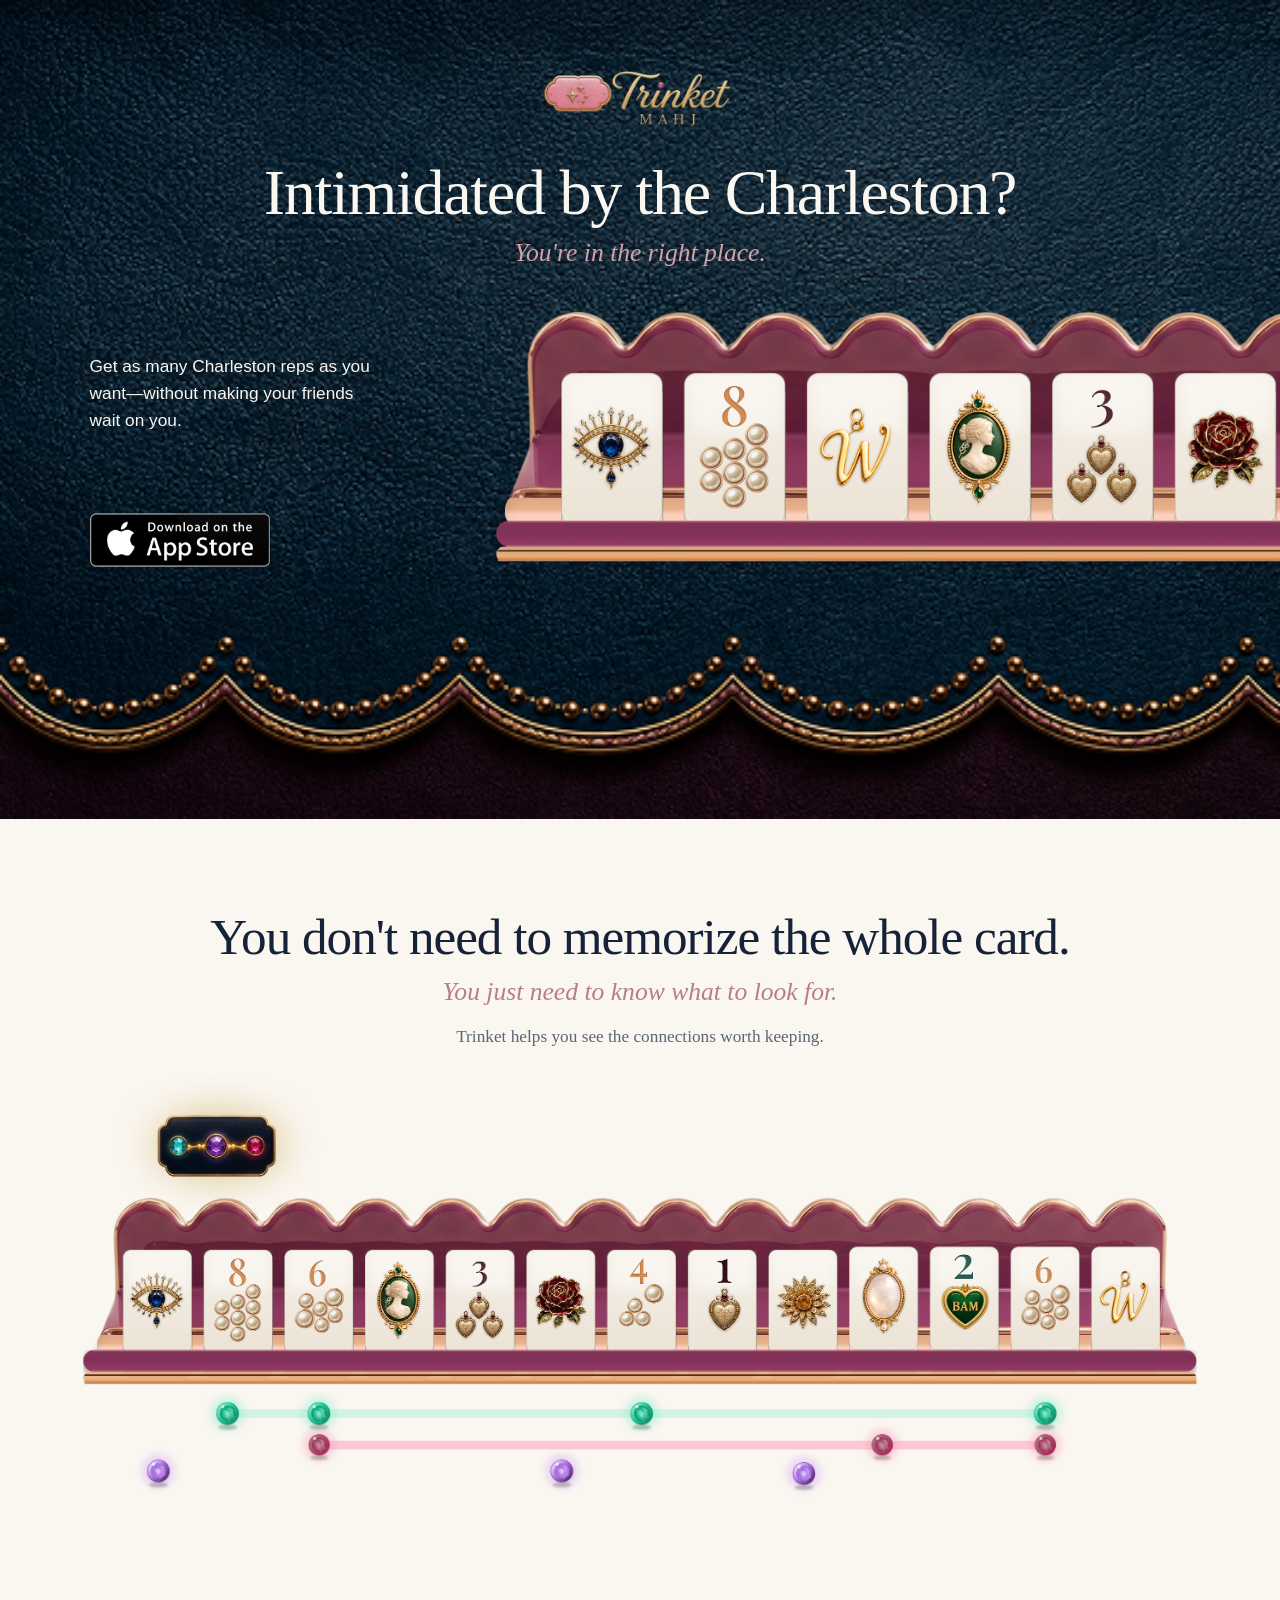
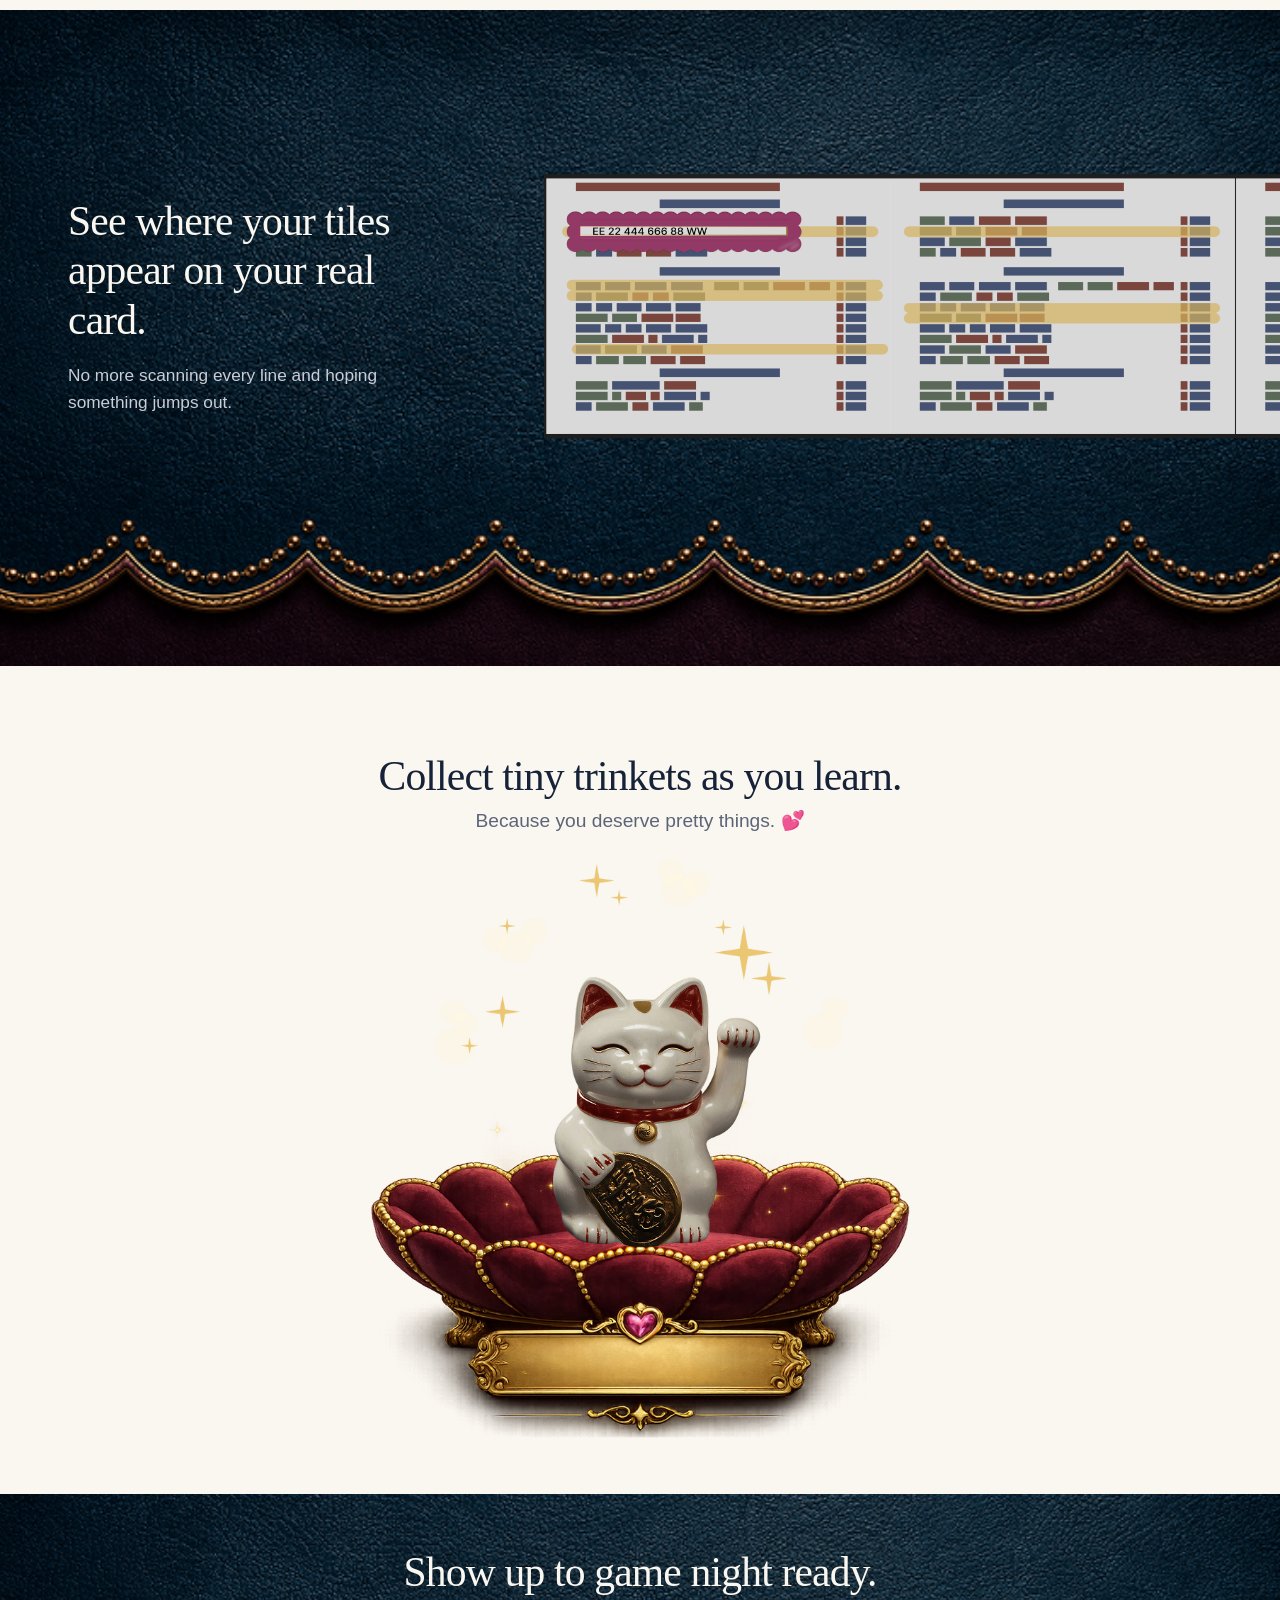
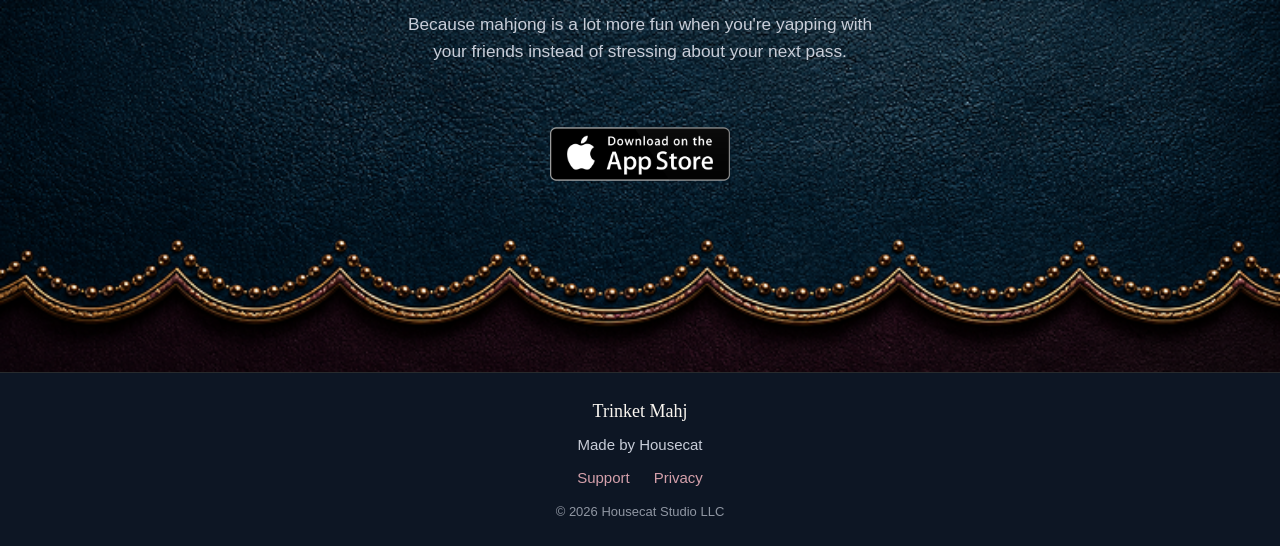
==== index.html @ 4f1cdff7 "Launch Trinket Mahj website" ====
<!DOCTYPE html>
<html lang="en">
<head>
  <meta charset="UTF-8">
  <meta name="viewport" content="width=device-width, initial-scale=1.0">
  <meta name="description" content="Trinket Mahj helps you practice before game night — so you can spend less time stressing and more time yapping with your friends.">
  <title>Trinket Mahj</title>
  <link rel="stylesheet" href="styles.css">
</head>
<body class="home">
  <main class="home-main">
    <section class="home-hero home-mat home-mat--trim">
      <a href="index.html" class="home-logo" aria-label="Trinket Mahj home">
        <img src="assets/wordmark.png" alt="Trinket Mahj" width="200" height="55">
      </a>
      <h1 class="home-title home-title--hero">Intimidated by the Charleston?</h1>
      <p class="home-italic">You're in the right place.</p>
      <div class="home-hero__content">
        <div class="home-hero__copy">
          <p class="home-lead">Get as many Charleston reps as you want—without making your friends wait on you.</p>
          <div class="home-cta">
            <img class="app-store-download" src="assets/app-store-download.png" alt="Download on the App Store" width="270" height="90" decoding="async">
          </div>
        </div>
        <figure class="home-rack">
          <img src="assets/half-rack.png" alt="A blush pink mahjong rack holding decorative trinket tiles" width="1400" height="788" loading="eager" fetchpriority="high" decoding="async">
        </figure>
      </div>
    </section>

    <section class="home-story home-cream">
      <h2 class="home-title home-title--story">You don't need to memorize the whole card.</h2>
      <p class="home-italic home-italic--on-cream">You just need to know what to look for.</p>
      <p class="home-tagline">Trinket helps you see the connections worth keeping.</p>
      <figure class="home-illuminate">
        <img src="assets/illuminate-rack.png" alt="Mahjong rack with glowing pattern connections highlighted beneath the tiles" width="1400" height="778" loading="lazy" decoding="async">
      </figure>
    </section>

    <section class="home-reveal home-mat home-mat--trim">
      <div class="home-reveal__inner">
        <div class="home-reveal__copy">
          <h2 class="home-title home-title--reveal">See where your tiles appear on your real card.</h2>
          <p class="home-lead">No more scanning every line and hoping something jumps out.</p>
        </div>
        <figure class="home-card">
          <img src="assets/card-preview.png" alt="Mahjong card with highlighted lines showing where your tiles appear" width="1200" height="800" loading="lazy" decoding="async">
        </figure>
      </div>
    </section>

    <section class="home-reward home-cream">
      <div class="home-reward__inner">
        <div class="home-reward__copy">
          <h2 class="home-title home-title--reward">Collect tiny trinkets as you learn.</h2>
          <p class="home-tagline home-tagline--reward">Because you deserve pretty things. 💕</p>
        </div>
        <figure class="home-trinket">
          <img src="assets/lucky-cat-dish.png" alt="A lucky cat trinket displayed in an ornate gold dish" width="800" height="800" loading="lazy" decoding="async">
        </figure>
      </div>
    </section>

    <section class="home-close home-mat home-mat--trim">
      <h2 class="home-title home-title--close">Show up to game night ready.</h2>
      <p class="home-lead">Because mahjong is a lot more fun when you're yapping with your friends instead of stressing about your next pass.</p>
      <div class="home-cta">
        <img class="app-store-download" src="assets/app-store-download.png" alt="Download on the App Store" width="270" height="90" decoding="async">
      </div>
    </section>
  </main>

  <footer class="site-footer">
    <div class="container site-footer__inner">
      <p class="site-footer__brand">Trinket Mahj</p>
      <p class="site-footer__credit">Made by Housecat</p>
      <nav class="site-footer__links" aria-label="Footer">
        <a href="support.html">Support</a>
        <a href="privacy.html">Privacy</a>
      </nav>
      <p class="site-footer__copy">&copy; 2026 Housecat Studio LLC</p>
    </div>
  </footer>
</body>
</html>
---- styles.css ----
/* Trinket Mahj — static site styles */

:root {
  --color-cream: #faf6f0;
  --color-cream-dark: #f0ebe3;
  --color-navy: #152238;
  --color-navy-deep: #0d1624;
  --color-blush: #b87d8a;
  --color-blush-on-dark: #d4a0ab;
  --color-gold: #c4a265;
  --color-gold-light: #d4b87a;
  --color-text: #2a3344;
  --color-text-muted: #5c6578;
  --color-text-on-dark: #faf6f0;
  --color-text-muted-on-dark: #c8cdd8;

  --font-serif: Georgia, "Times New Roman", Times, serif;
  --font-sans: -apple-system, BlinkMacSystemFont, "Segoe UI", Roboto, Helvetica, Arial, sans-serif;

  --space-xs: 0.5rem;
  --space-sm: 1rem;
  --space-md: 1.5rem;
  --space-lg: 2.5rem;
  --space-xl: 4rem;

  --max-width: 72rem;
  --content-width: 38rem;

  --home-pad: clamp(3rem, 7vw, 5.5rem);
  --home-display-xl: clamp(3.25rem, 5vw, 4.75rem);
  --home-display-lg: clamp(2.75rem, 4vw, 4rem);
  --home-display-md: clamp(2.25rem, 3.25vw, 3.25rem);
  --home-accent: clamp(1.5rem, 2vw, 2rem);
  --home-body: clamp(1.05rem, 1.35vw, 1.25rem);
}

*,
*::before,
*::after {
  box-sizing: border-box;
}

html {
  scroll-behavior: smooth;
}

body {
  margin: 0;
  font-family: var(--font-sans);
  font-size: 1.0625rem;
  line-height: 1.65;
  color: var(--color-text);
  background-color: var(--color-cream);
  -webkit-font-smoothing: antialiased;
}

img {
  display: block;
  max-width: 100%;
  height: auto;
}

a {
  color: var(--color-navy);
  text-decoration-thickness: 1px;
  text-underline-offset: 0.2em;
  transition: color 0.2s ease;
}

a:hover {
  color: var(--color-gold);
}

/* ── Layout ── */

.container {
  width: min(100% - 2.5rem, var(--max-width));
  margin-inline: auto;
}

.container--narrow {
  width: min(100% - 2.5rem, 42rem);
}

/* ── Header (inner pages) ── */

.site-header {
  background-color: var(--color-navy);
  padding-block: 1.125rem 1.375rem;
}

.site-header__inner {
  display: flex;
  justify-content: center;
  align-items: center;
}

.site-logo {
  display: block;
  width: min(200px, 62vw);
  height: auto;
}

.site-logo img {
  width: 100%;
  height: auto;
}

/* ── Shared typography (inner pages) ── */

.headline {
  font-family: var(--font-serif);
  font-size: clamp(2rem, 5vw, 3.25rem);
  font-weight: 400;
  line-height: 1.15;
  letter-spacing: -0.01em;
  color: var(--color-navy);
  margin: 0 0 var(--space-md);
}

.subheadline {
  font-family: var(--font-serif);
  font-size: clamp(1.25rem, 2.5vw, 1.625rem);
  font-style: italic;
  font-weight: 400;
  line-height: 1.35;
  color: var(--color-blush);
  margin: 0 0 var(--space-md);
}

.body-text {
  font-size: 1.0625rem;
  line-height: 1.7;
  color: var(--color-text-muted);
  margin: 0 0 var(--space-lg);
  max-width: var(--content-width);
}

.body-text:last-child {
  margin-bottom: 0;
}

/* ── Buttons / CTA ── */

.btn-app-store {
  display: inline-flex;
  align-items: center;
  gap: 0.625rem;
  padding: 0.875rem 1.5rem;
  font-family: var(--font-sans);
  font-size: 0.9375rem;
  font-weight: 500;
  letter-spacing: 0.02em;
  color: var(--color-cream);
  background-color: var(--color-navy-deep);
  border: 1px solid rgba(196, 162, 101, 0.35);
  border-radius: 999px;
  text-decoration: none;
  cursor: not-allowed;
  opacity: 0.72;
  pointer-events: none;
}

.btn-app-store svg {
  flex-shrink: 0;
  opacity: 0.9;
}

/* ── Homepage ── */

.home-main {
  overflow-x: hidden;
}

.home-mat {
  background-color: var(--color-navy-deep);
  background-image: url("assets/blue-mat.png");
  background-size: cover;
  background-repeat: no-repeat;
  color: var(--color-text-on-dark);
}

.home-mat--trim {
  background-position: center bottom;
}

.home-cream {
  background-color: var(--color-cream);
  color: var(--color-text);
}

/* Typography */

.home-title {
  font-family: var(--font-serif);
  font-weight: 400;
  line-height: 1.08;
  letter-spacing: -0.02em;
  margin: 0;
  text-align: center;
}

.home-title--hero {
  font-size: var(--home-display-xl);
  color: var(--color-text-on-dark);
  margin-top: var(--space-md);
}

.home-title--story {
  font-size: var(--home-display-lg);
  color: var(--color-navy);
}

.home-title--reveal {
  font-size: var(--home-display-md);
  color: var(--color-text-on-dark);
  text-align: left;
  line-height: 1.2;
}

.home-title--reward {
  font-size: var(--home-display-md);
  color: var(--color-navy);
}

.home-title--close {
  font-size: var(--home-display-md);
  color: var(--color-text-on-dark);
}

.home-italic {
  font-family: var(--font-serif);
  font-size: var(--home-accent);
  font-style: italic;
  line-height: 1.25;
  color: var(--color-blush-on-dark);
  text-align: center;
  margin: 0.625rem 0 0;
}

.home-italic--on-cream {
  color: var(--color-blush);
}

.home-lead {
  font-size: var(--home-body);
  line-height: 1.55;
  color: var(--color-text-muted-on-dark);
  text-align: center;
  margin: var(--space-md) auto 0;
  max-width: 28rem;
}

.home-tagline {
  font-family: var(--font-serif);
  font-size: var(--home-body);
  line-height: 1.55;
  color: var(--color-text-muted);
  text-align: center;
  margin: 0.75rem auto 0;
  max-width: 26rem;
}

.home-tagline--reward {
  color: var(--color-text-muted);
  font-family: var(--font-sans);
  font-style: normal;
  font-size: clamp(1.05rem, 1.5vw, 1.25rem);
  line-height: 1.45;
  margin-top: 0.5rem;
}

.home-cta {
  text-align: center;
  margin-top: var(--space-md);
}

.app-store-download {
  display: block;
  width: 100%;
  height: auto;
}

.home-cta {
  width: 180px;
  max-width: 100%;
  margin-left: auto;
  margin-right: auto;
}

/* 1. Hero */

.home-hero {
  background-position: center bottom;
  padding: clamp(2.5rem, 5vw, 4rem) 1.25rem clamp(6rem, 14vw, 9rem);
  text-align: center;
}

.home-logo {
  display: block;
  width: min(200px, 58vw);
  margin-inline: auto;
}

.home-logo img {
  width: 100%;
}

.home-rack {
  margin: var(--space-xs) 0 0;
  width: 100%;
}

.home-rack img {
  width: min(96vw, 64rem);
  max-width: none;
  margin-inline: auto;
}

.home-hero .home-lead {
  margin-top: var(--space-xs);
  color: var(--color-text-on-dark);
}

.home-hero .home-cta {
  margin-top: 0;
}

/* 2. Story */

.home-story {
  padding: var(--home-pad) 1.25rem clamp(2.5rem, 5vw, 3.5rem);
  text-align: center;
}

.home-story .home-tagline {
  margin-bottom: 1.75rem;
}

.home-illuminate {
  margin: 0 auto;
  width: min(82vw, 58rem);
}

.home-illuminate img {
  width: 100%;
  max-width: none;
}

/* 3. Card reveal */

.home-reveal {
  padding: var(--home-pad) 0 clamp(6.5rem, 14vw, 9.5rem);
  overflow: hidden;
}

.home-reveal__inner {
  position: relative;
  width: min(100% - 2.5rem, var(--max-width));
  margin-inline: auto;
  min-height: 14rem;
}

.home-reveal__copy {
  position: relative;
  z-index: 2;
  max-width: 22rem;
  padding-left: 0.25rem;
}

.home-reveal__copy .home-lead {
  text-align: left;
  margin-top: var(--space-sm);
  max-width: 20rem;
}

.home-card {
  margin: var(--space-md) 0 0;
}

.home-card img {
  width: 100%;
}

@media (min-width: 768px) {
  .home-reveal__inner {
    min-height: 26rem;
    display: flex;
    align-items: center;
  }

  .home-reveal__copy {
    max-width: 24rem;
    flex-shrink: 0;
  }

  .home-card {
    position: absolute;
    top: 50%;
    right: max(-30vw, -14rem);
    transform: translateY(-50%);
    margin: 0;
    width: min(78vw, 56rem);
  }

  .home-card img {
    width: 100%;
    max-width: none;
  }
}

/* 4. Reward */

.home-reward {
  padding: var(--home-pad) 1.25rem clamp(2.5rem, 5vw, 3.5rem);
}

.home-reward__inner {
  position: relative;
  width: min(100%, var(--max-width));
  margin-inline: auto;
}

.home-reward__copy {
  max-width: 22rem;
  margin-inline: auto;
  text-align: center;
}

.home-trinket {
  margin: var(--space-md) auto 0;
  width: min(88vw, 26rem);
}

.home-trinket img {
  width: 100%;
}

@media (min-width: 768px) {
  .home-reward__inner {
    min-height: 32rem;
    display: flex;
    flex-direction: column;
    align-items: center;
    justify-content: center;
    text-align: center;
  }

  .home-reward__copy {
    width: 100%;
    max-width: none;
    margin: 0;
    padding: 0;
    text-align: center;
  }

  .home-reward .home-title--reward,
  .home-reward .home-tagline--reward {
    text-align: center;
    margin-left: auto;
    margin-right: auto;
  }

  .home-trinket {
    position: relative;
    top: auto;
    right: auto;
    left: auto;
    transform: none;
    width: min(44vw, 33.75rem);
    max-width: 33.75rem;
    margin: 1.5rem auto 0;
  }
}

/* 5. Close */

.home-close {
  padding: clamp(2.5rem, 5vw, 3.5rem) 1.25rem clamp(5.5rem, 12vw, 8rem);
  text-align: center;
}

.home-close .home-lead {
  margin-top: var(--space-sm);
  max-width: 30rem;
}

.home-close .home-cta {
  margin-top: 0;
}

@media (min-width: 768px) {
  .home-hero {
    overflow: hidden;
    padding-left: 0;
    padding-right: 0;
  }

  .home-hero__content {
    width: 100%;
    display: grid;
    grid-template-columns: minmax(280px, 0.72fr) minmax(0, 1.6fr);
    align-items: center;
    gap: clamp(1.5rem, 3vw, 3.5rem);
    margin-top: clamp(2rem, 3vw, 3.5rem);
  }

  .home-hero__copy {
    position: relative;
    z-index: 2;
    padding-left: clamp(3rem, 7vw, 7.5rem);
    text-align: left;
  }

  .home-hero__copy .home-lead {
    max-width: 29rem;
    margin: 0 0 1.5rem;
    text-align: left;
  }

  .home-hero__copy .home-cta {
    margin: -0.5rem 0 0;
  }

  .home-rack {
    width: 102%;
    max-width: none;
    margin: 0 -10% 5.5rem 0;
    transform: translateY(-1.25rem);
  }

  .home-rack img {
    width: 100%;
    max-width: none;
    margin: 0;
  }

  .home-story {
    padding-top: clamp(5rem, 7vw, 7rem);
    padding-bottom: clamp(3rem, 5vw, 5rem);
  }

  .home-story .home-title--story {
    max-width: 70rem;
    margin-inline: auto;
  }

  .home-story .home-italic {
    margin-top: 0.75rem;
  }

  .home-story .home-tagline {
    max-width: 34rem;
    margin-top: 1rem;
    margin-bottom: 0;
  }

  .home-illuminate {
    width: min(94vw, 86rem);
    max-width: none;
    margin: clamp(2.5rem, 4vw, 4rem) auto 0;
    transform: translateY(-2rem);
  }

  .home-reveal__copy,
  .home-reveal__copy .home-title,
  .home-reveal__copy .home-lead {
    text-align: left;
  }

  .home-reveal__copy .home-lead {
    margin-left: 0;
    margin-right: 0;
    max-width: 28rem;
  }
}

/* ── Footer ── */

.site-footer {
  background-color: var(--color-navy-deep);
  color: var(--color-text-muted-on-dark);
  padding-block: var(--space-md);
  border-top: 1px solid rgba(196, 162, 101, 0.15);
}

.site-footer__inner {
  display: flex;
  flex-direction: column;
  align-items: center;
  gap: 0.375rem;
  text-align: center;
  font-size: 0.9375rem;
}

.site-footer__brand {
  font-family: var(--font-serif);
  font-size: 1.125rem;
  color: var(--color-text-on-dark);
  margin: 0;
}

.site-footer__credit {
  margin: 0;
  color: var(--color-text-muted-on-dark);
}

.site-footer__links {
  display: flex;
  flex-wrap: wrap;
  justify-content: center;
  gap: var(--space-sm) var(--space-md);
  margin: 0.125rem 0;
}

.site-footer__links a {
  color: var(--color-blush-on-dark);
  text-decoration: none;
}

.site-footer__links a:hover {
  color: var(--color-gold-light);
  text-decoration: underline;
}

.site-footer__copy {
  margin: 0.125rem 0 0;
  font-size: 0.8125rem;
  color: rgba(200, 205, 216, 0.7);
}

/* ── Inner pages ── */

.page-main {
  padding-block: var(--space-xl) var(--space-xl);
  min-height: 50vh;
}

.page-title {
  font-family: var(--font-serif);
  font-size: clamp(2rem, 4vw, 2.75rem);
  font-weight: 400;
  line-height: 1.2;
  color: var(--color-navy);
  margin: 0 0 var(--space-md);
}

.page-intro {
  font-size: 1.125rem;
  line-height: 1.7;
  color: var(--color-text-muted);
  margin: 0 0 var(--space-lg);
  max-width: 36rem;
}

.contact-block {
  margin-bottom: var(--space-xl);
  padding: var(--space-lg);
  background: var(--color-cream-dark);
  border-radius: 0.75rem;
  border: 1px solid rgba(196, 162, 101, 0.2);
  max-width: 36rem;
}

.contact-block__email {
  font-family: var(--font-serif);
  font-size: 1.375rem;
  margin: 0 0 var(--space-xs);
}

.contact-block__email a {
  color: var(--color-navy);
  text-decoration: none;
}

.contact-block__email a:hover {
  color: var(--color-gold);
  text-decoration: underline;
}

.contact-block__note {
  margin: 0;
  font-size: 0.9375rem;
  color: var(--color-text-muted);
  font-style: italic;
}

/* ── FAQ ── */

.faq {
  max-width: 42rem;
}

.faq__title {
  font-family: var(--font-serif);
  font-size: 1.5rem;
  font-weight: 400;
  color: var(--color-navy);
  margin: 0 0 var(--space-lg);
}

.faq__list {
  list-style: none;
  margin: 0;
  padding: 0;
}

.faq__item {
  padding-block: var(--space-md);
  border-bottom: 1px solid rgba(21, 34, 56, 0.1);
}

.faq__item:first-child {
  border-top: 1px solid rgba(21, 34, 56, 0.1);
}

.faq__question {
  font-family: var(--font-serif);
  font-size: 1.125rem;
  font-weight: 400;
  color: var(--color-navy);
  margin: 0 0 var(--space-xs);
}

.faq__answer {
  margin: 0;
  color: var(--color-text-muted);
  line-height: 1.65;
}

/* ── Privacy page ── */

.privacy-content {
  max-width: 42rem;
}

.privacy-content h1 {
  font-family: var(--font-serif);
  font-size: clamp(2rem, 4vw, 2.75rem);
  font-weight: 400;
  color: var(--color-navy);
  margin: 0 0 var(--space-xs);
}

.privacy-content .last-updated {
  font-size: 0.9375rem;
  color: var(--color-text-muted);
  margin: 0 0 var(--space-xl);
}

.privacy-content h2 {
  font-family: var(--font-serif);
  font-size: 1.375rem;
  font-weight: 400;
  color: var(--color-navy);
  margin: var(--space-xl) 0 var(--space-md);
}

.privacy-content p {
  margin: 0 0 var(--space-md);
  color: var(--color-text-muted);
  line-height: 1.7;
}

.privacy-content ul {
  margin: 0 0 var(--space-md);
  padding-left: 1.25rem;
  color: var(--color-text-muted);
  line-height: 1.7;
}

.privacy-content li {
  margin-bottom: 0.375rem;
}

.privacy-content li:last-child {
  margin-bottom: 0;
}

.privacy-content .contact-block {
  margin-top: var(--space-xl);
}

.privacy-content .contact-block p {
  margin: 0 0 0.25rem;
  color: var(--color-text);
}

.privacy-content .contact-block p:last-child {
  margin-bottom: 0;
}

.privacy-content .contact-block a {
  color: var(--color-navy);
}
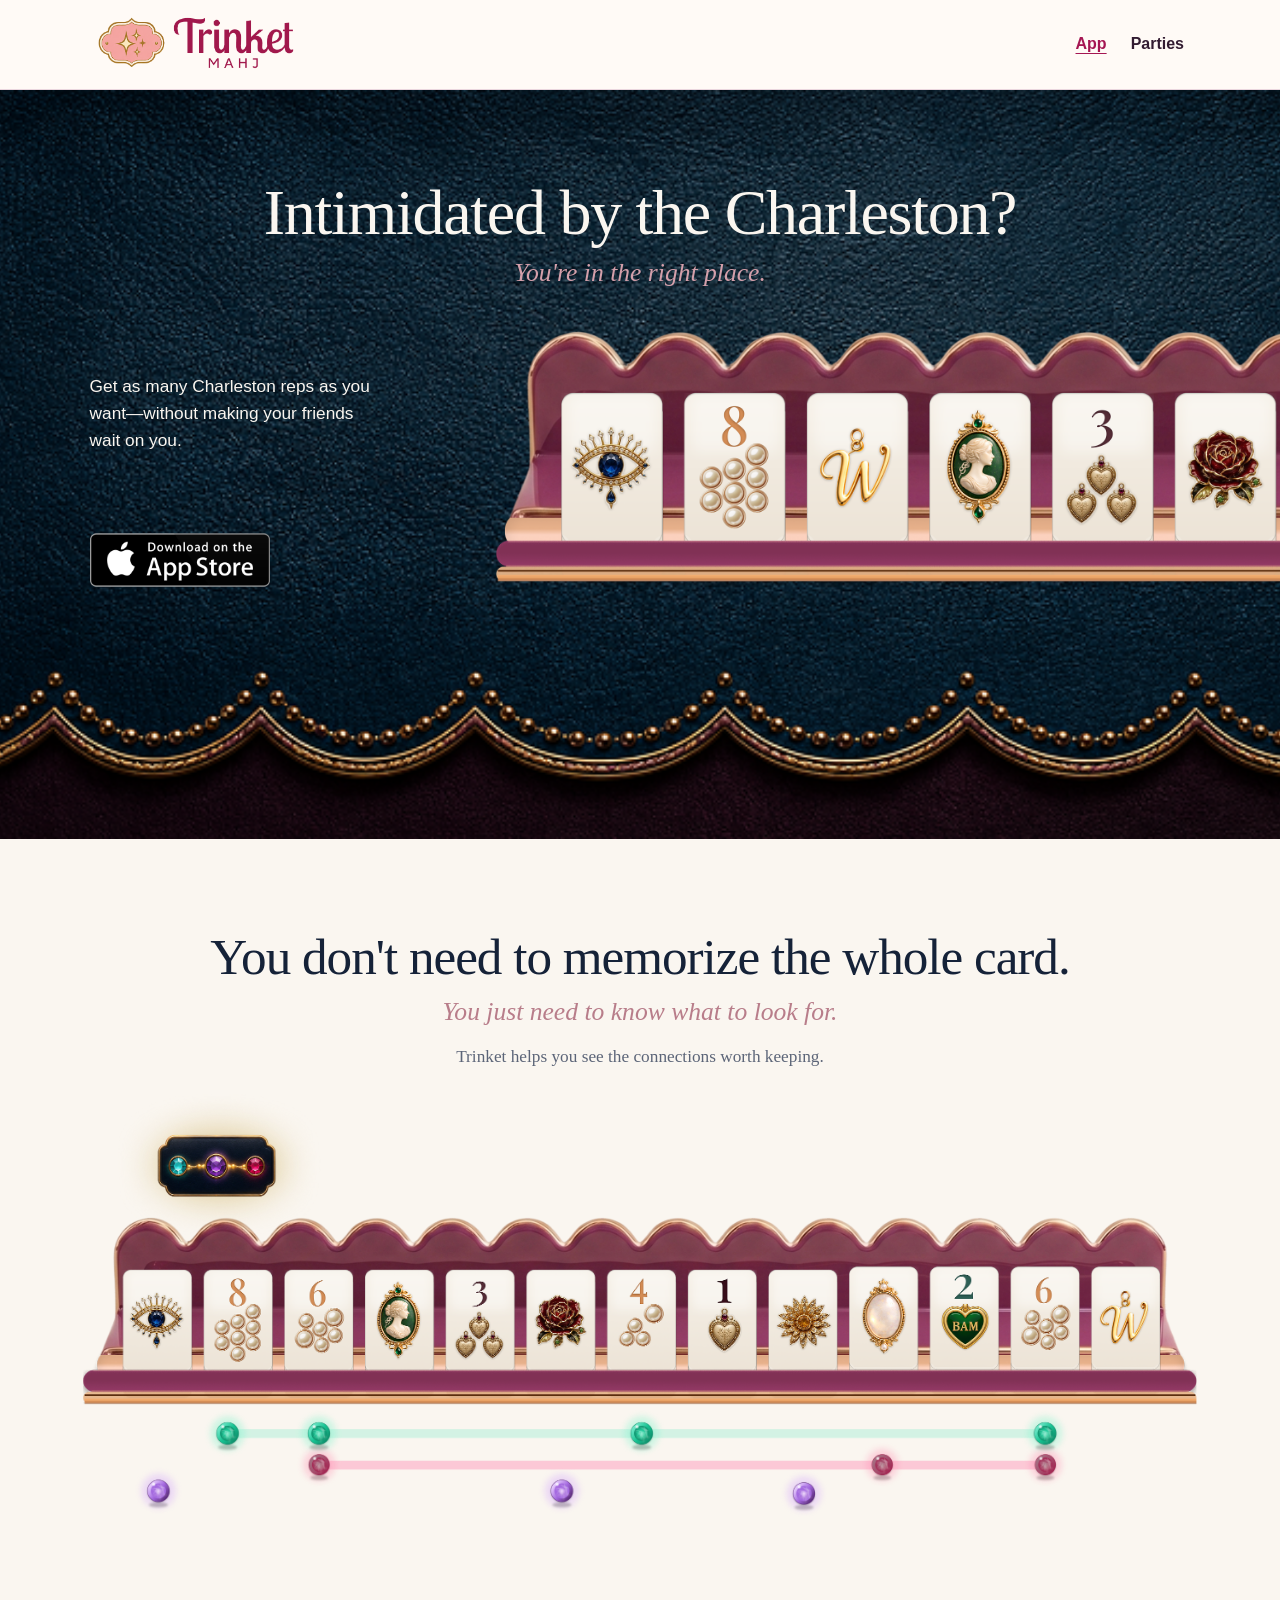
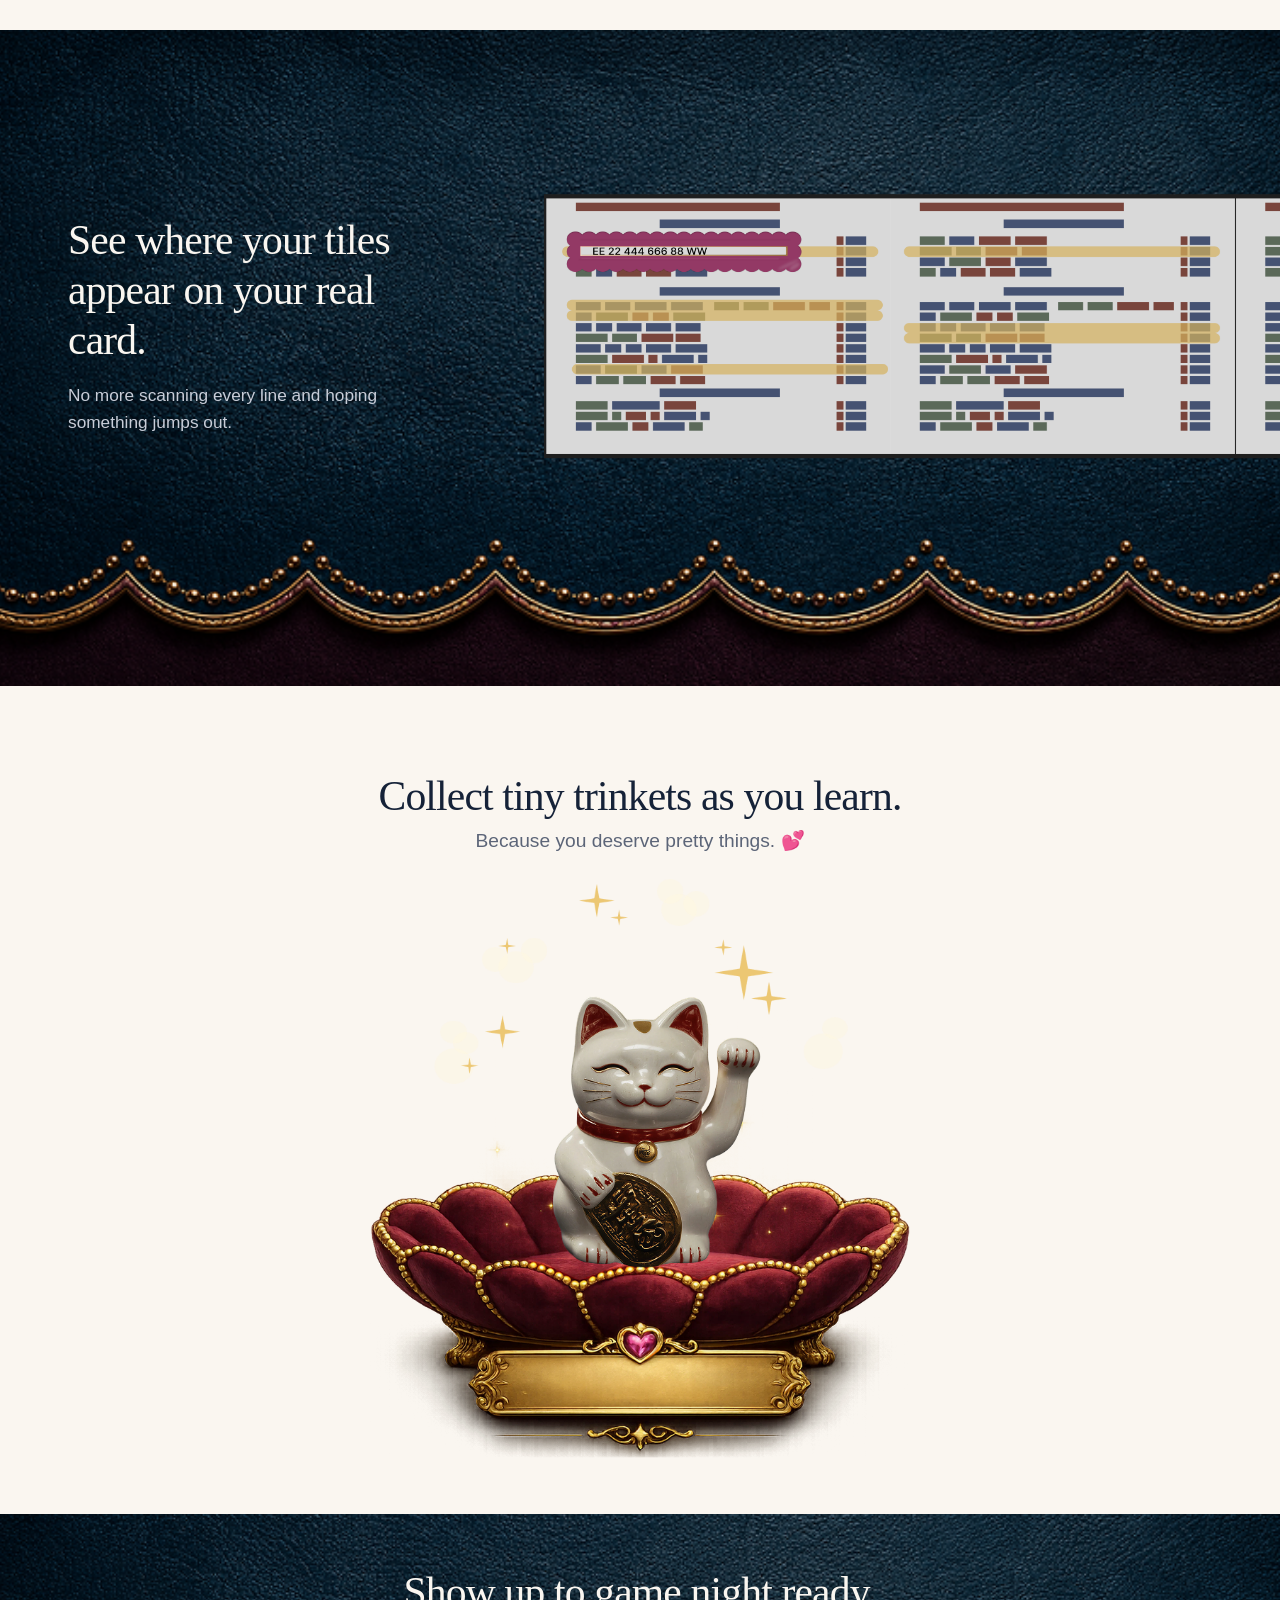
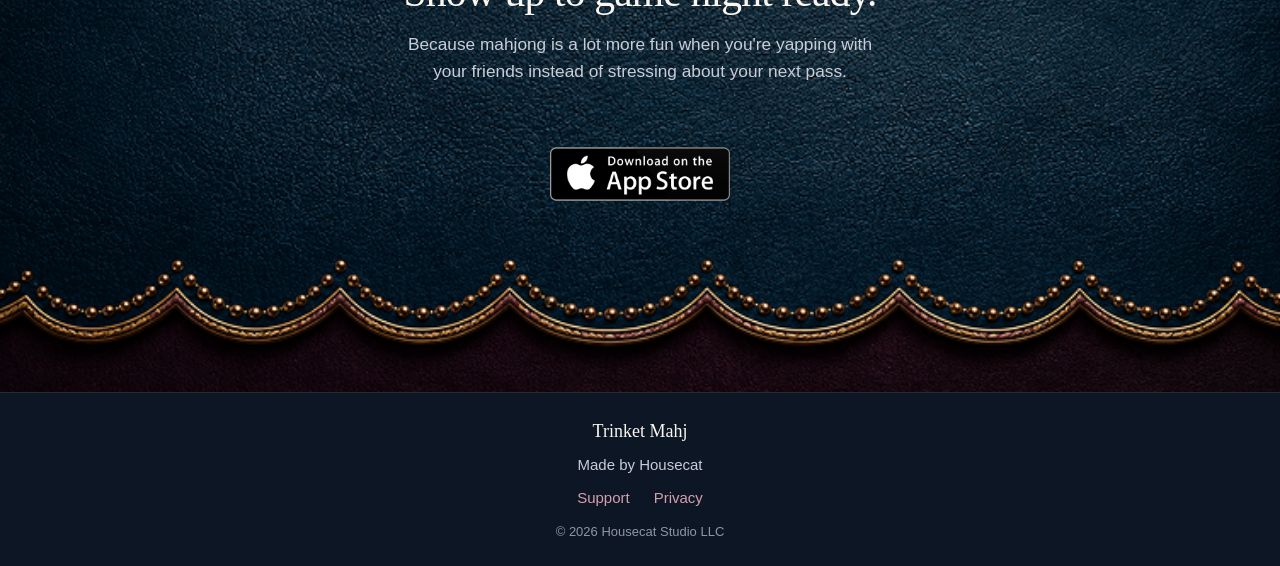
==== commit 5caff288: "Share branded navigation across App and Parties pages" ====
--- a/index.html
+++ b/index.html
@@ -6,13 +6,22 @@
   <meta name="description" content="Trinket Mahj helps you practice before game night — so you can spend less time stressing and more time yapping with your friends.">
   <title>Trinket Mahj</title>
   <link rel="stylesheet" href="styles.css">
+  <link rel="stylesheet" href="/assets/trinket-header.css">
 </head>
 <body class="home">
+  <header class="trinket-header">
+    <div class="trinket-header__inner">
+      <a class="trinket-header__logo" href="/">
+        <img src="/assets/trinket-header-logo.png" alt="Trinket Mahj" width="645" height="210">
+      </a>
+      <nav aria-label="Main navigation">
+        <a href="/" aria-current="page">App</a>
+        <a href="/parties/">Parties</a>
+      </nav>
+    </div>
+  </header>
   <main class="home-main">
     <section class="home-hero home-mat home-mat--trim">
-      <a href="index.html" class="home-logo" aria-label="Trinket Mahj home">
-        <img src="assets/wordmark.png" alt="Trinket Mahj" width="200" height="55">
-      </a>
       <h1 class="home-title home-title--hero">Intimidated by the Charleston?</h1>
       <p class="home-italic">You're in the right place.</p>
       <div class="home-hero__content">
--- a/assets/trinket-header.css
+++ b/assets/trinket-header.css
@@ -0,0 +1,40 @@
+.trinket-header {
+  background: #fffaf6;
+  border-bottom: 1px solid #ead6de;
+  font: 600 1rem/1.4 Arial, sans-serif;
+}
+
+.trinket-header__inner {
+  max-width: 72rem;
+  margin: auto;
+  padding: 12px clamp(16px, 4vw, 32px);
+  display: flex;
+  align-items: center;
+  justify-content: space-between;
+  gap: 16px;
+}
+
+.trinket-header__logo img {
+  display: block;
+  width: clamp(130px, 34vw, 200px);
+  height: auto;
+}
+
+.trinket-header nav {
+  display: flex;
+  align-items: center;
+  gap: clamp(12px, 3vw, 24px);
+}
+
+.trinket-header nav a {
+  color: #321b31;
+  text-decoration: none;
+  padding-block: 12px;
+}
+
+.trinket-header nav a:hover,
+.trinket-header nav a[aria-current="page"] {
+  color: #a51653;
+  text-decoration: underline;
+  text-underline-offset: 4px;
+}
